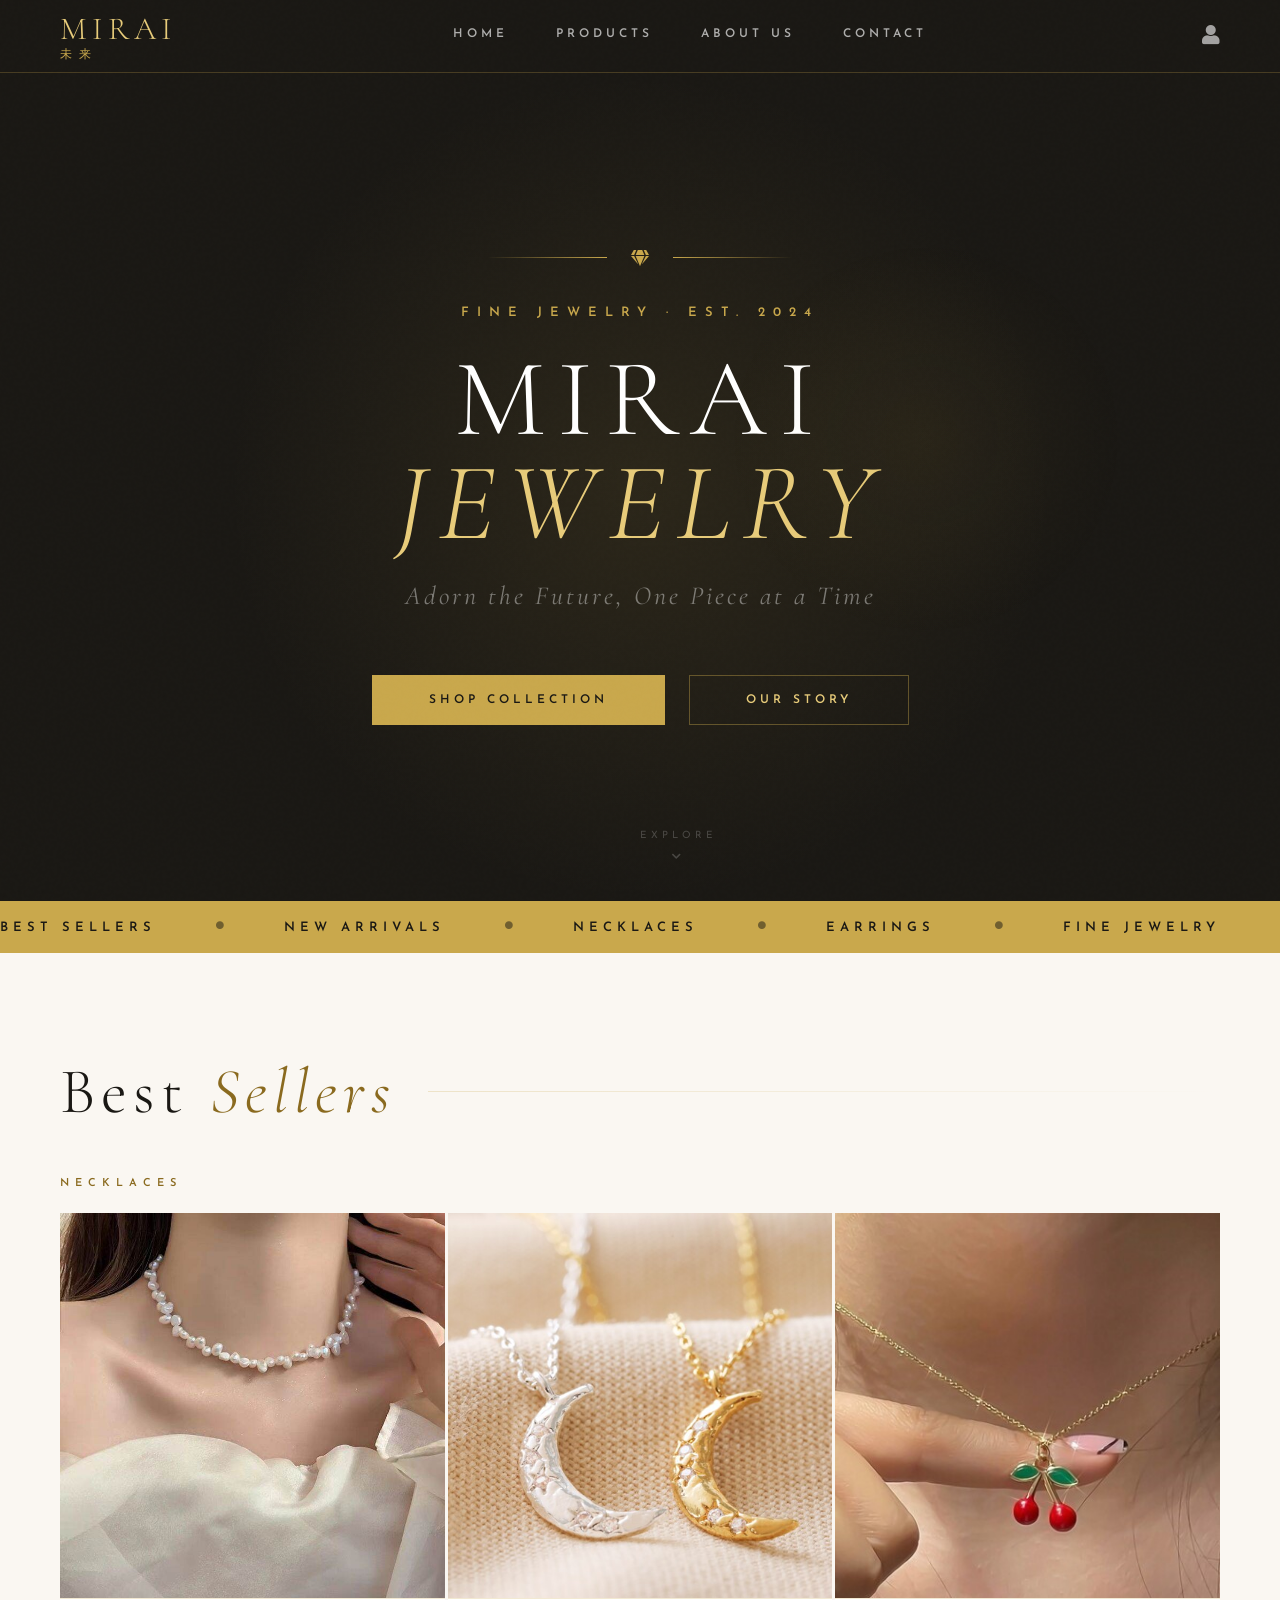
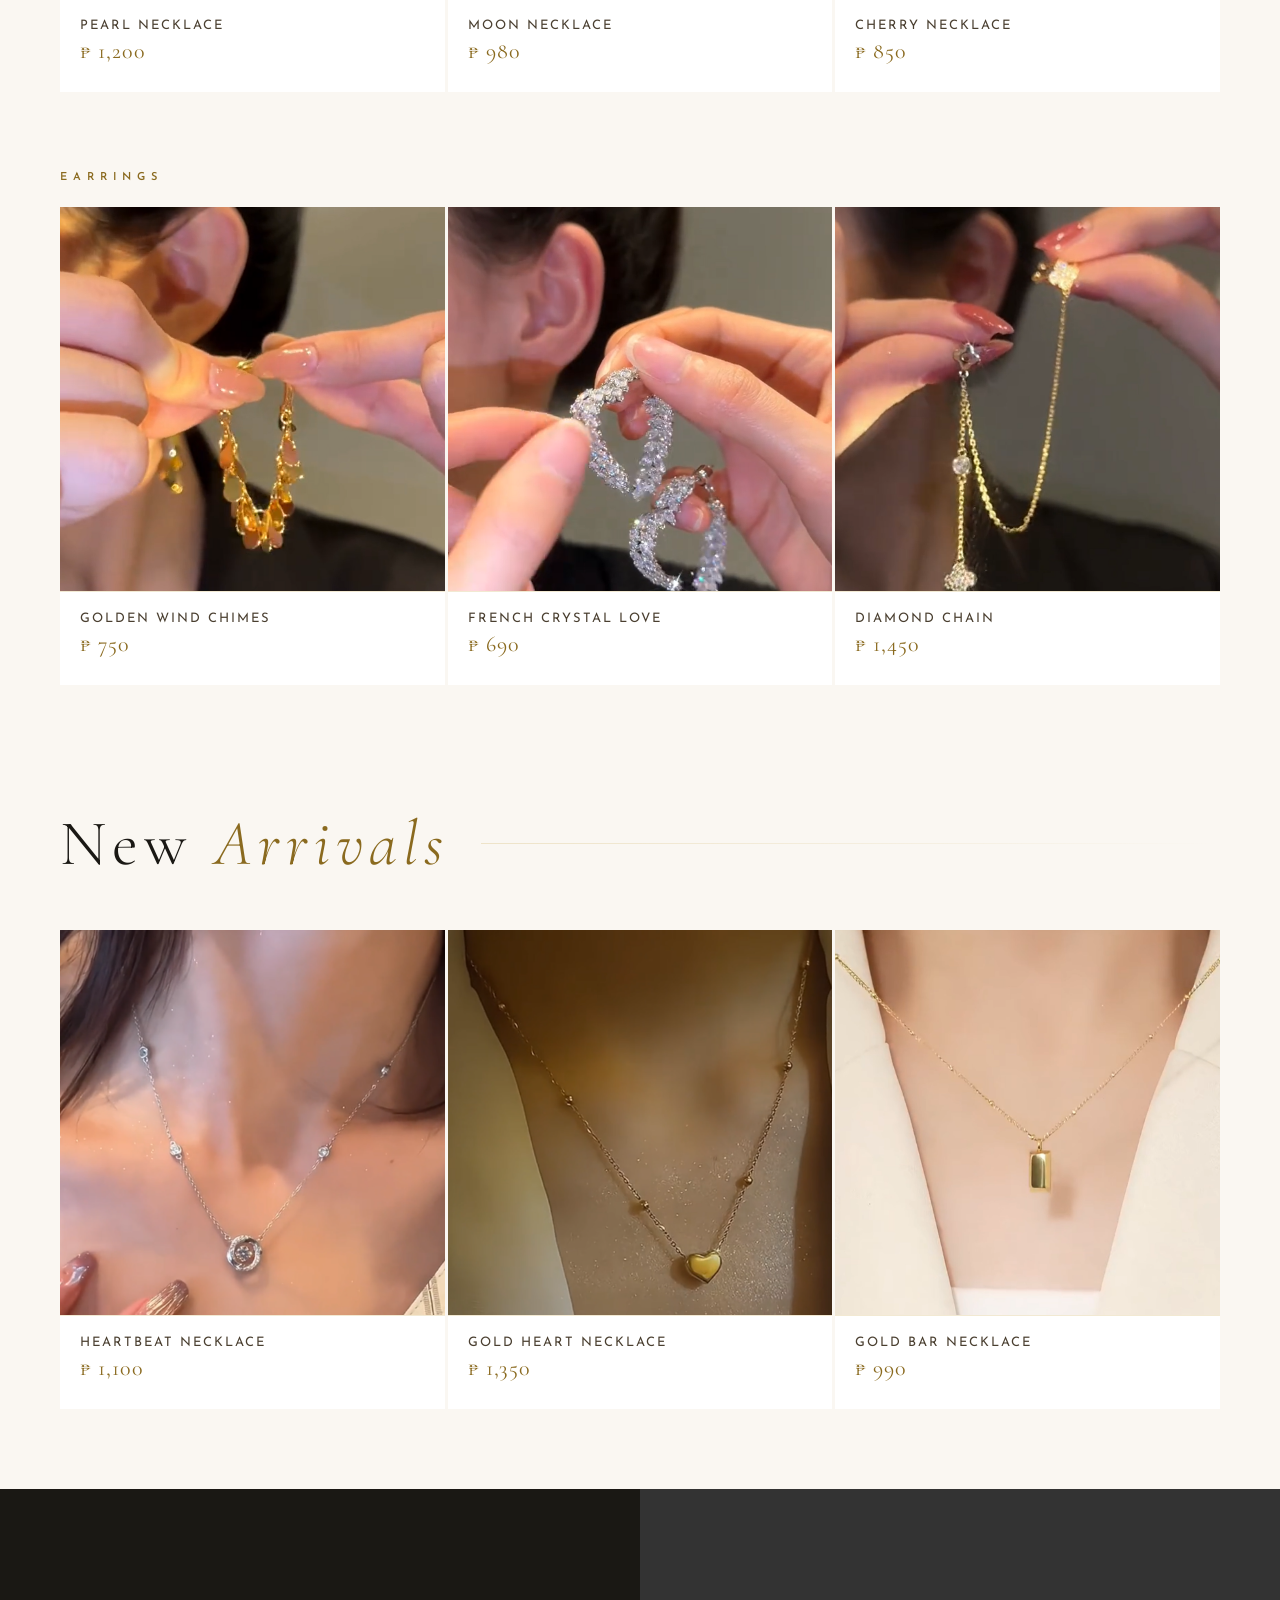
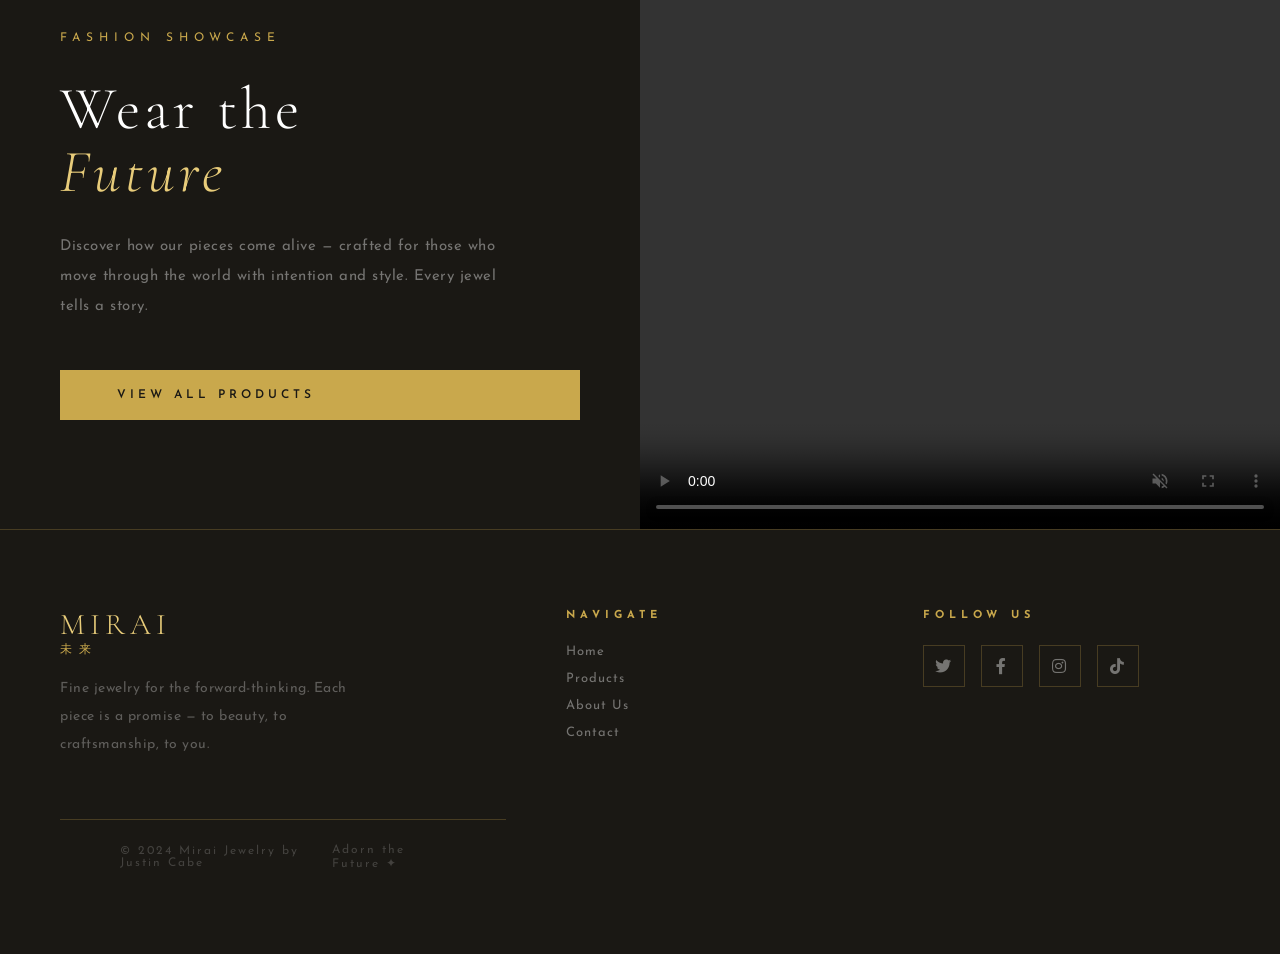
==== index.html @ 8b791f19 "Add files via upload" ====
<!DOCTYPE html>
<html lang="en">
<head>
    <title>Mirai Jewelry</title>
    <link href="https://cdnjs.cloudflare.com/ajax/libs/font-awesome/5.15.3/css/all.min.css" rel="stylesheet"/>
    <link href="https://fonts.googleapis.com/css2?family=Cormorant+Garamond:ital,wght@0,300;0,400;0,600;1,300;1,400&family=Josefin+Sans:wght@300;400;600&family=Playfair+Display:ital,wght@0,400;0,700;1,400&display=swap" rel="stylesheet"/>
    <link rel="shortcut icon" type="mirai-icon" href="images/MiraiIcon.png"/>
    <link rel="stylesheet" href="index.css"/>
    <meta charset="UTF-8">
    <meta name="viewport" content="width=device-width, initial-scale=1.0">
    <meta name="description" content="Mirai Jewelry — Adorn the Future">
    
</head>
<body>

    <!-- ─── HEADER ─── -->
    <header>
        <div class="header">
            <a href="index.html" class="logo">
                Mirai
                <span>未来</span>
            </a>
            <nav class="nav">
                <a href="index.html">Home</a>
                <a href="Products.html">Products</a>
                <a href="About.html">About Us</a>
                <a href="Contact.html">Contact</a>
            </nav>
            <a href="LogIn.html" class="login-icon"><i class="fas fa-user"></i></a>
        </div>
    </header>

    <!-- ─── HERO ─── -->
    <section class="hero">
        <div class="hero-deco">
            <span></span>
            <i class="fas fa-gem"></i>
            <span></span>
        </div>
        <p class="hero-tagline">Fine Jewelry · Est. 2024</p>
        <h1 class="hero-title">
            Mirai<br><em>Jewelry</em>
        </h1>
        <p class="hero-subtitle">Adorn the Future, One Piece at a Time</p>
        <div class="hero-cta">
            <a href="Products.html" class="btn-primary">Shop Collection</a>
            <a href="About.html" class="btn-outline">Our Story</a>
        </div>
        <div class="scroll-hint">
            <span>Explore</span>
            <i class="fas fa-chevron-down"></i>
        </div>
    </section>

    <!-- ─── MARQUEE ─── -->
    <div class="marquee-strip">
        <div class="marquee-inner">
            <span>Best Sellers</span><i class="fas fa-circle"></i>
            <span>New Arrivals</span><i class="fas fa-circle"></i>
            <span>Necklaces</span><i class="fas fa-circle"></i>
            <span>Earrings</span><i class="fas fa-circle"></i>
            <span>Fine Jewelry</span><i class="fas fa-circle"></i>
            <span>Free Shipping</span><i class="fas fa-circle"></i>
            <span>Best Sellers</span><i class="fas fa-circle"></i>
            <span>New Arrivals</span><i class="fas fa-circle"></i>
            <span>Necklaces</span><i class="fas fa-circle"></i>
            <span>Earrings</span><i class="fas fa-circle"></i>
            <span>Fine Jewelry</span><i class="fas fa-circle"></i>
            <span>Free Shipping</span><i class="fas fa-circle"></i>
        </div>
    </div>

    <!-- ─── BEST SELLERS ─── -->
    <div class="section-label reveal">
        <h2>Best <em>Sellers</em></h2>
        <div class="section-label-line"></div>
    </div>

    <p class="subsection-label reveal">Necklaces</p>
    <div class="products reveal">
        <div class="product">
            <div class="product-img-wrap">
                <img src="images/PearlNecklace.jpg" alt="Pearl Necklace">
            </div>
            <div class="product-overlay"><span>Quick View</span></div>
            <div class="product-info">
                <p>Pearl Necklace</p>
                <p class="price">₱ 1,200</p>
            </div>
        </div>
        <div class="product">
            <div class="product-img-wrap">
                <img src="images/MoonNecklace.jpeg" alt="Moon Necklace">
            </div>
            <div class="product-overlay"><span>Quick View</span></div>
            <div class="product-info">
                <p>Moon Necklace</p>
                <p class="price">₱ 980</p>
            </div>
        </div>
        <div class="product">
            <div class="product-img-wrap">
                <img src="images/CherryNecklace.jpg" alt="Cherry Necklace">
            </div>
            <div class="product-overlay"><span>Quick View</span></div>
            <div class="product-info">
                <p>Cherry Necklace</p>
                <p class="price">₱ 850</p>
            </div>
        </div>
    </div>

    <p class="subsection-label reveal">Earrings</p>
    <div class="products reveal">
        <div class="product">
            <div class="product-img-wrap">
                <img src="images/Golden.png" alt="Golden Wind Chimes Earrings">
            </div>
            <div class="product-overlay"><span>Quick View</span></div>
            <div class="product-info">
                <p>Golden Wind Chimes</p>
                <p class="price">₱ 750</p>
            </div>
        </div>
        <div class="product">
            <div class="product-img-wrap">
                <img src="images/French.png" alt="French Crystal Love Earrings">
            </div>
            <div class="product-overlay"><span>Quick View</span></div>
            <div class="product-info">
                <p>French Crystal Love</p>
                <p class="price">₱ 690</p>
            </div>
        </div>
        <div class="product">
            <div class="product-img-wrap">
                <img src="images/Diamond.png" alt="Diamond Chain Earrings">
            </div>
            <div class="product-overlay"><span>Quick View</span></div>
            <div class="product-info">
                <p>Diamond Chain</p>
                <p class="price">₱ 1,450</p>
            </div>
        </div>
    </div>

    <!-- ─── NEW ARRIVALS ─── -->
    <div class="section-label reveal" style="padding-top:40px;">
        <h2>New <em>Arrivals</em></h2>
        <div class="section-label-line"></div>
    </div>

    <div class="products reveal">
        <div class="product">
            <div class="product-img-wrap">
                <img src="images/HeartBeat.png" alt="Heartbeat Necklace">
            </div>
            <div class="product-overlay"><span>Quick View</span></div>
            <div class="product-info">
                <p>Heartbeat Necklace</p>
                <p class="price">₱ 1,100</p>
            </div>
        </div>
        <div class="product">
            <div class="product-img-wrap">
                <img src="images/GoldHeart.png" alt="Gold Heart Necklace">
            </div>
            <div class="product-overlay"><span>Quick View</span></div>
            <div class="product-info">
                <p>Gold Heart Necklace</p>
                <p class="price">₱ 1,350</p>
            </div>
        </div>
        <div class="product">
            <div class="product-img-wrap">
                <img src="images/GoldBar.png" alt="Gold Bar Necklace">
            </div>
            <div class="product-overlay"><span>Quick View</span></div>
            <div class="product-info">
                <p>Gold Bar Necklace</p>
                <p class="price">₱ 990</p>
            </div>
        </div>
    </div>

    <!-- ─── FASHION SHOWCASE ─── -->
    <section class="fashion-section">
        <div class="fashion-text">
            <p class="eyebrow">Fashion Showcase</p>
            <h2>Wear the<br><em>Future</em></h2>
            <p>Discover how our pieces come alive — crafted for those who move through the world with intention and style. Every jewel tells a story.</p>
            <a href="Products.html" class="btn-primary">View All Products</a>
        </div>
        <div class="fashion-video-wrap">
            <video controls autoplay muted loop>
                <source src="media/MiraiVideo.mp4" type="video/mp4">
            </video>
        </div>
    </section>

    <!-- ─── FOOTER ─── -->
    <footer class="footer">
        <div class="footer-brand">
            <div class="logo">
                Mirai
                <span>未来</span>
            </div>
            <p>Fine jewelry for the forward-thinking. Each piece is a promise — to beauty, to craftsmanship, to you.</p>
        </div>
        <div class="footer-col">
            <h4>Navigate</h4>
            <a href="index.html">Home</a>
            <a href="Products.html">Products</a>
            <a href="About.html">About Us</a>
            <a href="Contact.html">Contact</a>
        </div>
        <div class="footer-col">
            <h4>Follow Us</h4>
            <div class="footer-social">
                <a href="https://x.com/_cabiiii" target="_blank"><i class="fab fa-twitter"></i></a>
                <a href="https://www.facebook.com/Cabzjustin" target="_blank"><i class="fab fa-facebook-f"></i></a>
                <a href="https://www.instagram.com/cabz_jstn/" target="_blank"><i class="fab fa-instagram"></i></a>
                <a href="https://www.tiktok.com/@_cabejstn?lang=en" target="_blank"><i class="fab fa-tiktok"></i></a>
            </div>
        </div>
        <div class="footer-bottom">
            <p>© 2024 Mirai Jewelry by Justin Cabe</p>
            <p>Adorn the Future ✦</p>
        </div>
    </footer>

    <script>
        // Scroll reveal
        const reveals = document.querySelectorAll('.reveal');
        const observer = new IntersectionObserver((entries) => {
            entries.forEach(e => {
                if (e.isIntersecting) {
                    e.target.classList.add('visible');
                    observer.unobserve(e.target);
                }
            });
        }, { threshold: 0.1 });
        reveals.forEach(el => observer.observe(el));
    </script>
</body>
</html>
---- index.css ----
/* ─── CSS VARIABLES ─── */
:root {
    --gold: #c9a84c;
    --gold-light: #e8cc7a;
    --gold-dark: #8a6a1f;
    --cream: #faf7f2;
    --charcoal: #1a1814;
    --mid: #4a3f30;
    --border: rgba(201,168,76,0.25);

    /* Layout tokens */
    --side-pad: 80px;
    --header-h: 80px;
}

/* ─── RESET ─── */
* { margin: 0; padding: 0; box-sizing: border-box; }
html { scroll-behavior: smooth; }

body {
    background-color: var(--cream);
    font-family: 'Josefin Sans', sans-serif;
    color: var(--charcoal);
    overflow-x: hidden;
}

img, video { max-width: 100%; height: auto; display: block; }
a { text-decoration: none; color: inherit; }
ul { list-style: none; }

/* ─── NOISE TEXTURE OVERLAY ─── */
body::before {
    content: '';
    position: fixed;
    inset: 0;
    background-image: url("data:image/svg+xml,%3Csvg viewBox='0 0 256 256' xmlns='http://www.w3.org/2000/svg'%3E%3Cfilter id='n'%3E%3CfeTurbulence type='fractalNoise' baseFrequency='0.9' numOctaves='4' stitchTiles='stitch'/%3E%3C/filter%3E%3Crect width='100%25' height='100%25' filter='url(%23n)' opacity='0.03'/%3E%3C/svg%3E");
    pointer-events: none;
    z-index: 9999;
    opacity: 0.4;
}

/* ─── HEADER ─── */
header {
    position: sticky;
    top: 0;
    z-index: 1000;
    background: var(--charcoal);
    border-bottom: 1px solid var(--border);
}

.header {
    padding: 0 var(--side-pad);
    display: flex;
    align-items: center;
    justify-content: space-between;
    height: var(--header-h);
    max-width: 1920px;
    margin: 0 auto;
}

.logo {
    font-family: 'Cormorant Garamond', serif;
    font-size: 32px;
    font-weight: 300;
    color: var(--gold-light);
    letter-spacing: 5px;
    text-transform: uppercase;
    line-height: 1;
}

.logo span {
    display: block;
    font-size: 12px;
    letter-spacing: 7px;
    color: var(--gold);
    margin-top: 3px;
}

.nav {
    display: flex;
    gap: 48px;
    align-items: center;
}

.nav a {
    font-size: 12px;
    font-weight: 600;
    letter-spacing: 4px;
    text-transform: uppercase;
    color: rgba(255,255,255,0.65);
    transition: color 0.3s;
    position: relative;
    padding-bottom: 4px;
}

.nav a::after {
    content: '';
    position: absolute;
    bottom: 0; left: 0;
    width: 0; height: 1px;
    background: var(--gold);
    transition: width 0.3s ease;
}

.nav a:hover { color: var(--gold-light); }
.nav a:hover::after { width: 100%; }

.login-icon {
    color: rgba(255,255,255,0.6);
    font-size: 20px;
    transition: color 0.3s;
}
.login-icon:hover { color: var(--gold); }

/* ─── HERO ─── */
.hero {
    min-height: calc(100vh - var(--header-h));
    background: var(--charcoal);
    display: flex;
    flex-direction: column;
    align-items: center;
    justify-content: center;
    text-align: center;
    padding: 100px 40px;
    position: relative;
    overflow: hidden;
}

.hero::before {
    content: '';
    position: absolute;
    width: 900px; height: 900px;
    background: radial-gradient(circle, rgba(201,168,76,0.10) 0%, transparent 65%);
    top: 50%; left: 50%;
    transform: translate(-50%, -50%);
    pointer-events: none;
}

.hero::after {
    content: '';
    position: absolute;
    width: 400px; height: 400px;
    background: radial-gradient(circle, rgba(201,168,76,0.06) 0%, transparent 70%);
    top: 20%; right: 12%;
    pointer-events: none;
}

.hero-deco {
    display: flex;
    align-items: center;
    gap: 24px;
    margin-bottom: 40px;
    animation: fadeUp 1s ease both;
}

.hero-deco span {
    display: block;
    height: 1px;
    width: 120px;
    background: linear-gradient(to right, transparent, var(--gold));
}

.hero-deco span:last-child {
    background: linear-gradient(to left, transparent, var(--gold));
}

.hero-deco i { color: var(--gold); font-size: 16px; }

.hero-tagline {
    font-size: 13px;
    font-weight: 600;
    letter-spacing: 8px;
    text-transform: uppercase;
    color: var(--gold);
    margin-bottom: 28px;
    animation: fadeUp 1s 0.1s ease both;
}

.hero-title {
    font-family: 'Cormorant Garamond', serif;
    font-size: 160px;
    font-weight: 300;
    color: #fff;
    line-height: 0.95;
    letter-spacing: 12px;
    text-transform: uppercase;
    animation: fadeUp 1s 0.2s ease both;
}

.hero-title em {
    font-style: italic;
    color: var(--gold-light);
}

.hero-subtitle {
    font-family: 'Cormorant Garamond', serif;
    font-style: italic;
    font-size: 26px;
    color: rgba(255,255,255,0.4);
    margin-top: 24px;
    letter-spacing: 3px;
    animation: fadeUp 1s 0.35s ease both;
}

.hero-cta {
    margin-top: 64px;
    display: flex;
    gap: 24px;
    flex-wrap: wrap;
    justify-content: center;
    animation: fadeUp 1s 0.5s ease both;
}

/* ─── BUTTONS ─── */
.btn-primary {
    background: var(--gold);
    color: var(--charcoal);
    padding: 18px 56px;
    font-size: 12px;
    font-weight: 600;
    letter-spacing: 4px;
    text-transform: uppercase;
    cursor: pointer;
    transition: background 0.3s, transform 0.2s;
    border: 1px solid var(--gold);
    display: inline-block;
}

.btn-primary:hover {
    background: var(--gold-light);
    transform: translateY(-2px);
}

.btn-outline {
    border: 1px solid rgba(201,168,76,0.4);
    color: var(--gold-light);
    padding: 18px 56px;
    font-size: 12px;
    font-weight: 600;
    letter-spacing: 4px;
    text-transform: uppercase;
    cursor: pointer;
    transition: border-color 0.3s, color 0.3s, transform 0.2s;
    display: inline-block;
}

.btn-outline:hover {
    border-color: var(--gold);
    color: var(--gold);
    transform: translateY(-2px);
}

/* ─── SCROLL INDICATOR ─── */
.scroll-hint {
    position: absolute;
    bottom: 40px;
    left: 50%;
    transform: translateX(-50%);
    display: flex;
    flex-direction: column;
    align-items: center;
    gap: 10px;
    color: rgba(255,255,255,0.2);
    font-size: 10px;
    letter-spacing: 4px;
    text-transform: uppercase;
    animation: fadeUp 1s 0.8s ease both;
}

.scroll-hint i { animation: bounce 2s infinite; }

/* ─── MARQUEE STRIP ─── */
.marquee-strip {
    background: var(--gold);
    padding: 18px 0;
    overflow: hidden;
    white-space: nowrap;
}

.marquee-inner {
    display: inline-flex;
    gap: 60px;
    animation: marquee 24s linear infinite;
}

.marquee-inner span {
    font-size: 13px;
    letter-spacing: 5px;
    text-transform: uppercase;
    color: var(--charcoal);
    font-weight: 600;
}

.marquee-inner i { font-size: 8px; opacity: 0.5; }

/* ─── SECTION LABELS ─── */
.section-label {
    display: flex;
    align-items: center;
    gap: 32px;
    padding: 100px var(--side-pad) 48px;
    max-width: 1920px;
    margin: 0 auto;
}

.section-label h2 {
    font-family: 'Cormorant Garamond', serif;
    font-size: 84px;
    font-weight: 300;
    letter-spacing: 6px;
    color: var(--charcoal);
    white-space: nowrap;
}

.section-label h2 em {
    font-style: italic;
    color: var(--gold-dark);
}

.section-label-line {
    flex: 1;
    height: 1px;
    background: linear-gradient(to right, var(--border), transparent);
}

.subsection-label {
    display: block;
    font-size: 11px;
    letter-spacing: 6px;
    text-transform: uppercase;
    color: var(--gold-dark);
    font-weight: 600;
    padding: 0 var(--side-pad) 24px;
    max-width: 1920px;
    margin: 0 auto;
}

/* ─── PRODUCTS GRID ─── */
.products {
    display: grid;
    grid-template-columns: repeat(3, 1fr);
    gap: 3px;
    padding: 0 var(--side-pad) 80px;
    max-width: 1920px;
    margin: 0 auto;
}

.product {
    background: #fff;
    position: relative;
    overflow: hidden;
    cursor: pointer;
}

.product-img-wrap {
    overflow: hidden;
    aspect-ratio: 1;
    background: #f0ece4;
}

.product-img-wrap img {
    width: 100%;
    height: 100%;
    object-fit: cover;
    transition: transform 0.6s ease;
}

.product:hover .product-img-wrap img { transform: scale(1.08); }

.product-info {
    padding: 20px 20px 28px;
    border-top: 1px solid var(--border);
}

.product-info p {
    font-size: 13px;
    letter-spacing: 2px;
    color: var(--mid);
    text-transform: uppercase;
}

.product-info .price {
    font-family: 'Cormorant Garamond', serif;
    font-size: 22px;
    color: var(--gold-dark);
    margin-top: 6px;
    letter-spacing: 1px;
}

.product-overlay {
    position: absolute;
    inset: 0;
    background: rgba(26,24,20,0.72);
    display: flex;
    align-items: center;
    justify-content: center;
    opacity: 0;
    transition: opacity 0.3s ease;
}

.product:hover .product-overlay { opacity: 1; }

.product-overlay span {
    font-size: 12px;
    letter-spacing: 5px;
    text-transform: uppercase;
    color: var(--gold-light);
    border: 1px solid var(--gold);
    padding: 14px 32px;
}

/* ─── FASHION SECTION ─── */
.fashion-section {
    display: grid;
    grid-template-columns: 1fr 1fr;
    min-height: 780px;
    background: var(--charcoal);
}

.fashion-text {
    display: flex;
    flex-direction: column;
    justify-content: center;
    padding: 100px var(--side-pad);
}

.fashion-text .eyebrow {
    font-size: 12px;
    letter-spacing: 6px;
    text-transform: uppercase;
    color: var(--gold);
    margin-bottom: 28px;
}

.fashion-text h2 {
    font-family: 'Cormorant Garamond', serif;
    font-size: 80px;
    font-weight: 300;
    color: #fff;
    line-height: 1.05;
    letter-spacing: 4px;
}

.fashion-text h2 em {
    font-style: italic;
    color: var(--gold-light);
}

.fashion-text p {
    margin-top: 28px;
    font-size: 15px;
    line-height: 2;
    color: rgba(255,255,255,0.4);
    letter-spacing: 0.5px;
    max-width: 460px;
}

.fashion-text .btn-primary { margin-top: 48px; }

.fashion-video-wrap {
    position: relative;
    overflow: hidden;
}

.fashion-video-wrap video {
    width: 100%;
    height: 100%;
    object-fit: cover;
}

/* ─── FOOTER ─── */
footer {
    background: var(--charcoal);
    border-top: 1px solid var(--border);
}

.footer {
    padding: 80px var(--side-pad) 60px;
    display: grid;
    grid-template-columns: 1.5fr 1fr 1fr;
    gap: 60px;
    max-width: 1920px;
    margin: 0 auto;
}

.footer-brand .logo { font-size: 30px; }

.footer-brand p {
    margin-top: 20px;
    font-size: 14px;
    color: rgba(255,255,255,0.3);
    line-height: 2;
    letter-spacing: 0.5px;
    max-width: 320px;
}

.footer-col h4 {
    font-size: 11px;
    letter-spacing: 5px;
    text-transform: uppercase;
    color: var(--gold);
    margin-bottom: 24px;
}

.footer-col a {
    display: block;
    font-size: 13px;
    color: rgba(255,255,255,0.4);
    letter-spacing: 1px;
    margin-bottom: 14px;
    transition: color 0.3s;
}

.footer-col a:hover { color: var(--gold-light); }

.footer-social {
    display: flex;
    gap: 16px;
    margin-top: 8px;
}

.footer-social a {
    width: 42px; height: 42px;
    border: 1px solid var(--border);
    display: flex;
    align-items: center;
    justify-content: center;
    color: rgba(255,255,255,0.4);
    font-size: 16px;
    transition: border-color 0.3s, color 0.3s;
}

.footer-social a:hover {
    border-color: var(--gold);
    color: var(--gold);
}

.footer-bottom {
    border-top: 1px solid var(--border);
    padding: 24px var(--side-pad);
    display: flex;
    justify-content: space-between;
    align-items: center;
    max-width: 1920px;
    margin: 0 auto;
}

.footer-bottom p {
    font-size: 12px;
    color: rgba(255,255,255,0.18);
    letter-spacing: 2px;
}

/* ─── ANIMATIONS ─── */
@keyframes fadeUp {
    from { opacity: 0; transform: translateY(28px); }
    to { opacity: 1; transform: translateY(0); }
}

@keyframes bounce {
    0%, 100% { transform: translateY(0); }
    50% { transform: translateY(8px); }
}

@keyframes marquee {
    from { transform: translateX(0); }
    to { transform: translateX(-50%); }
}

.reveal {
    opacity: 0;
    transform: translateY(36px);
    transition: opacity 0.7s ease, transform 0.7s ease;
}

.reveal.visible {
    opacity: 1;
    transform: translateY(0);
}

/* ─── TABLET (768px – 1280px) ─── */
@media (max-width: 1280px) {
    :root {
        --side-pad: 60px;
        --header-h: 72px;
    }

    .hero-title { font-size: 110px; }
    .section-label h2 { font-size: 64px; }
    .fashion-text h2 { font-size: 60px; }
    .fashion-section { min-height: 640px; }
}

/* ─── MOBILE (≤ 768px) ─── */
@media (max-width: 768px) {
    :root {
        --side-pad: 24px;
        --header-h: 64px;
    }

    .nav { display: none; }

    .hero-title { font-size: 56px; letter-spacing: 6px; }
    .hero-subtitle { font-size: 18px; }
    .hero-cta { flex-direction: column; align-items: center; }

    .section-label h2 { font-size: 42px; }

    .products { grid-template-columns: 1fr; }

    .fashion-section { grid-template-columns: 1fr; }
    .fashion-text { padding: 60px var(--side-pad); }
    .fashion-text h2 { font-size: 44px; }

    .footer { grid-template-columns: 1fr; gap: 40px; }

    .footer-bottom {
        flex-direction: column;
        gap: 8px;
        text-align: center;
    }
}
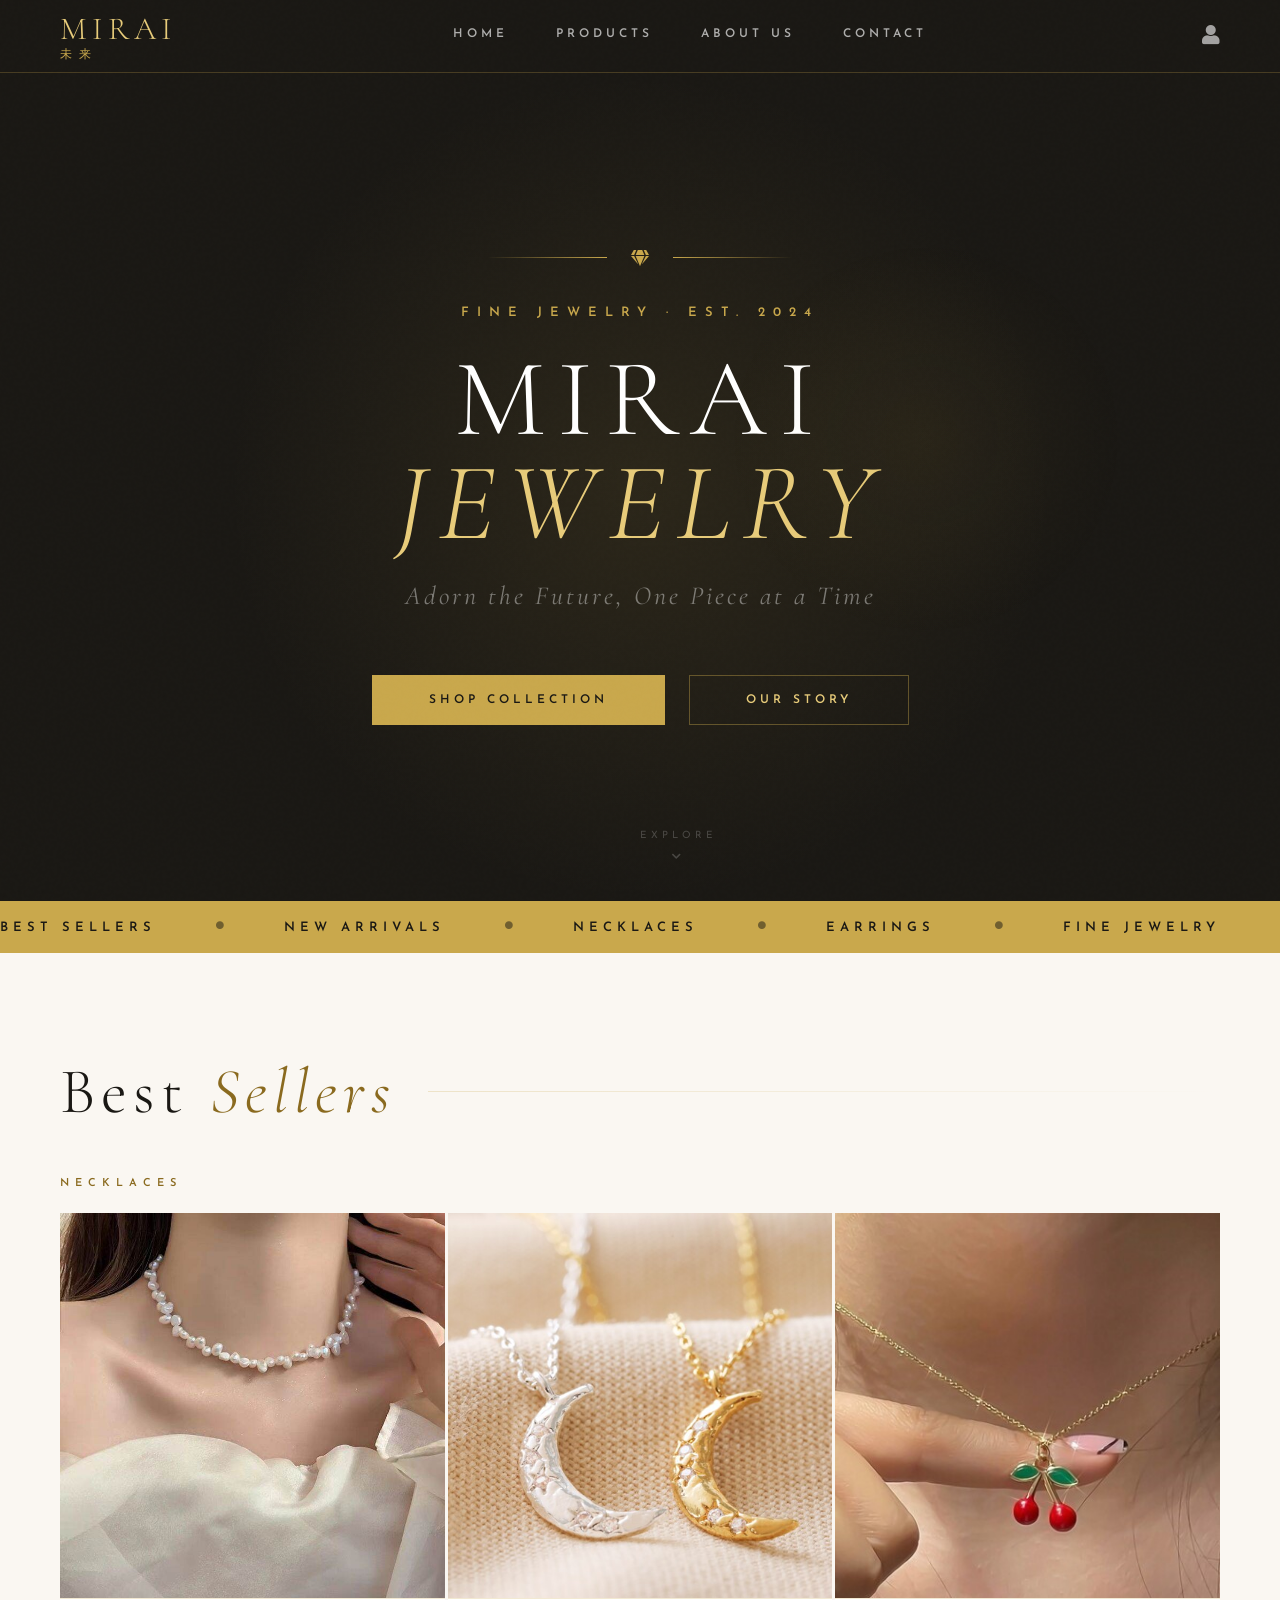
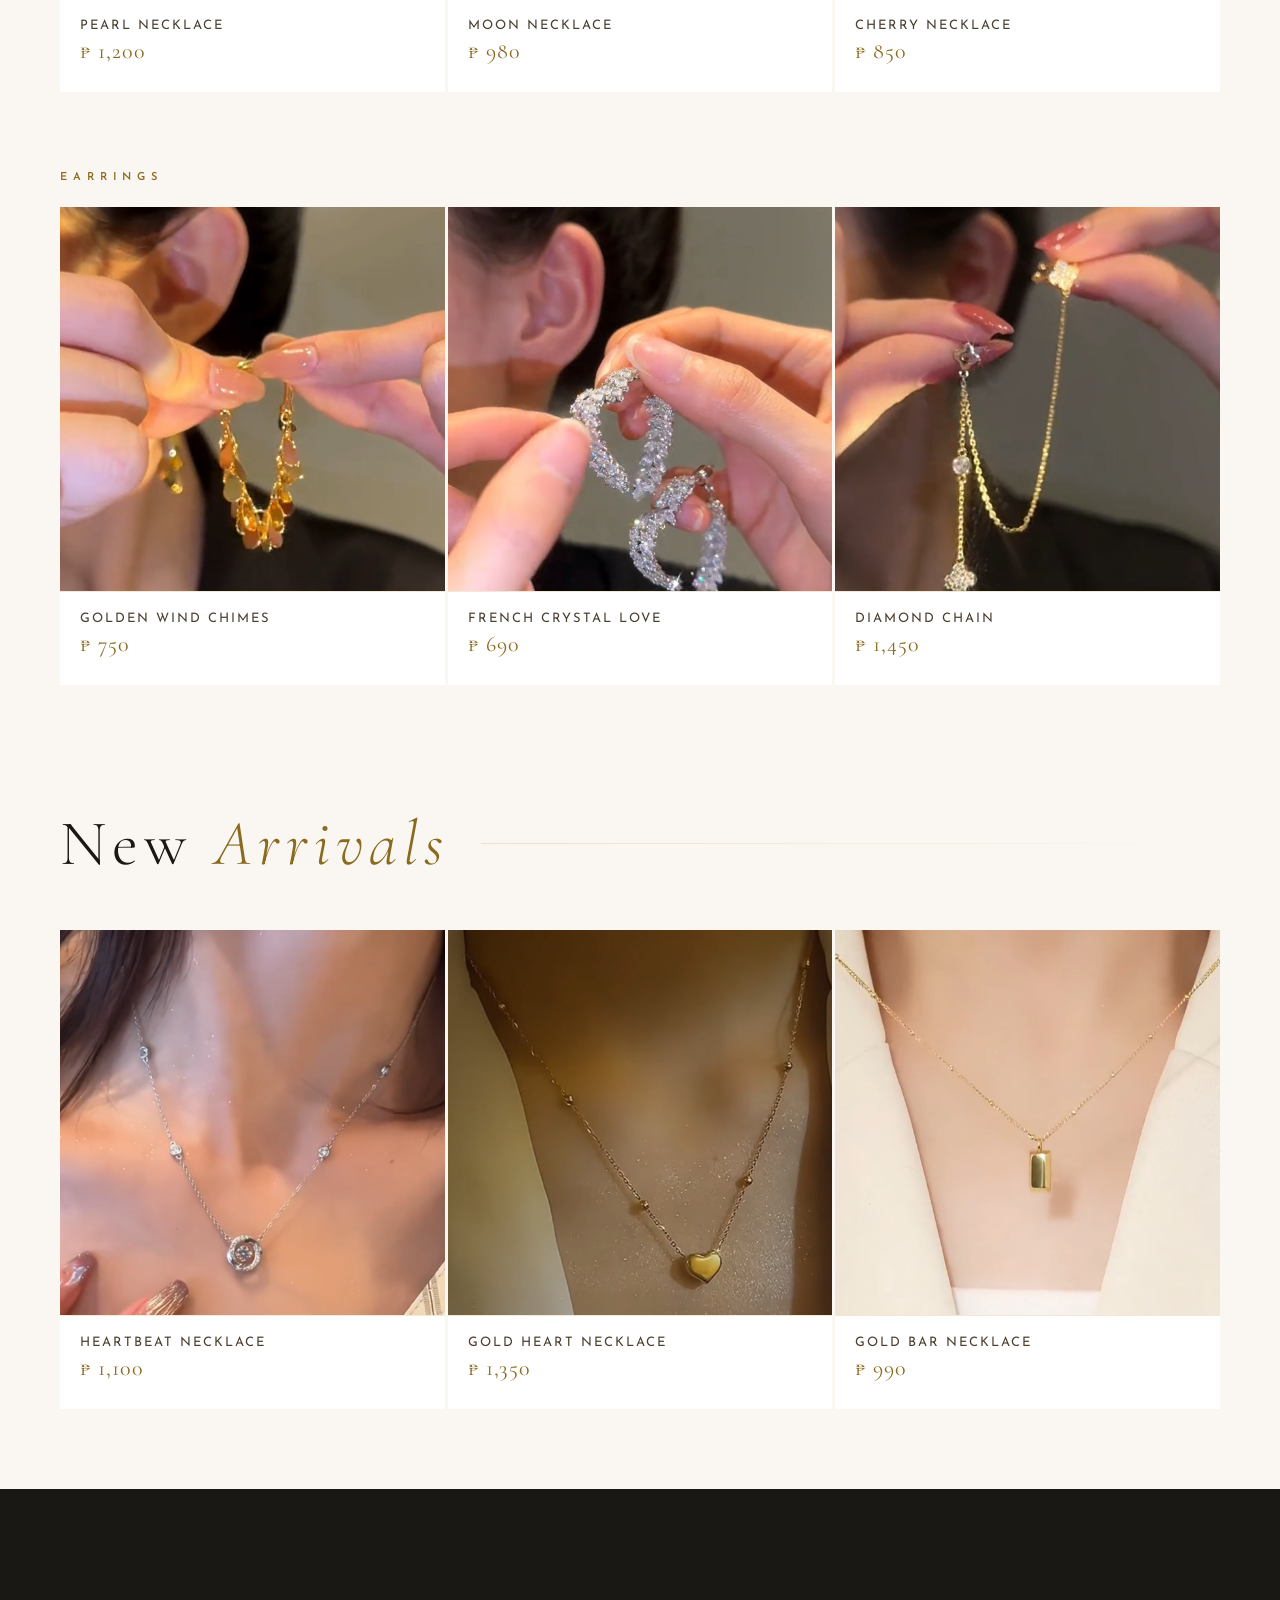
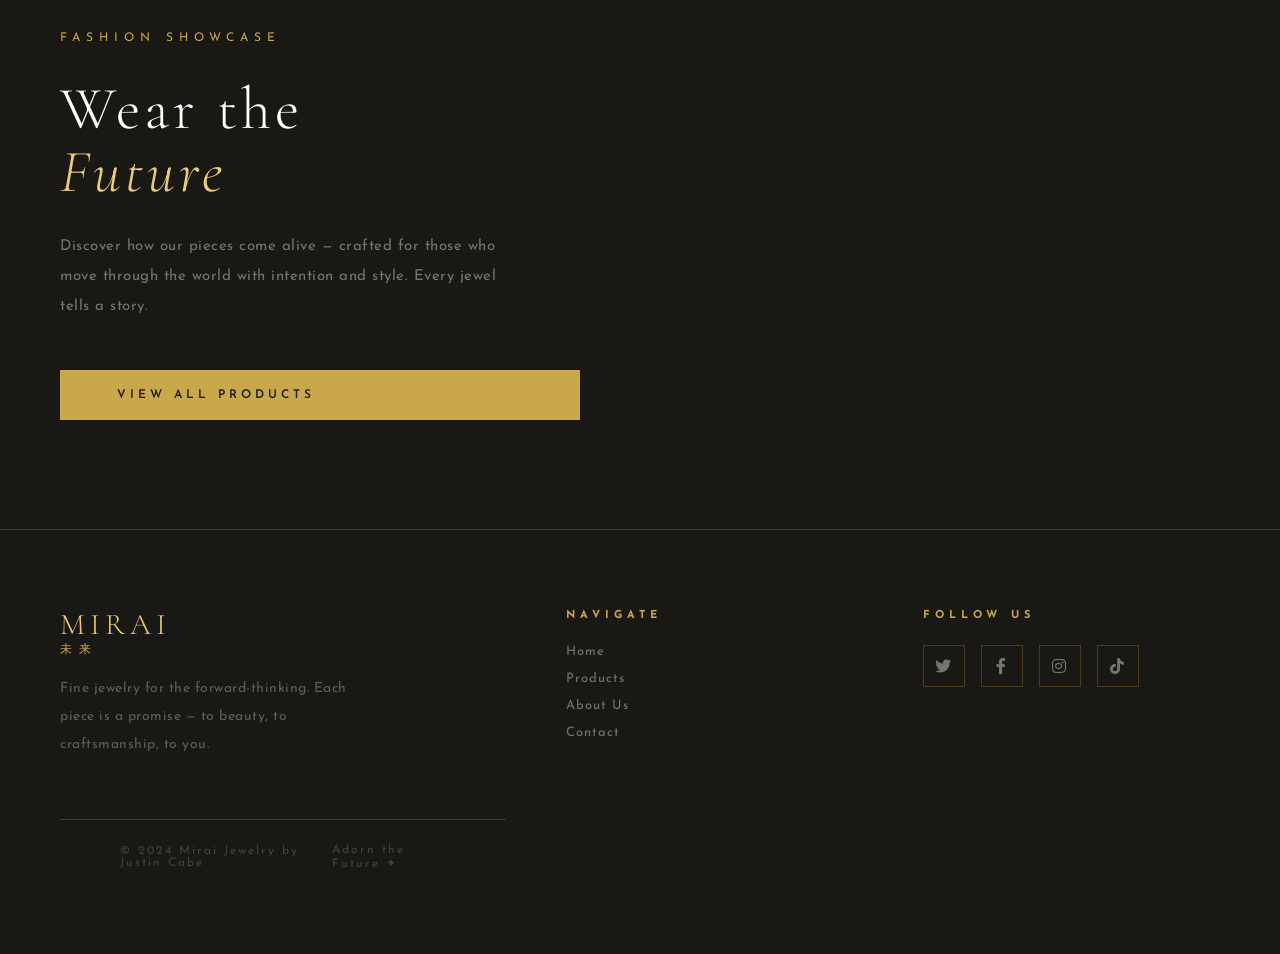
==== commit 58e0e6ea: "Update index.html" ====
--- a/index.html
+++ b/index.html
@@ -192,10 +192,15 @@
             <a href="Products.html" class="btn-primary">View All Products</a>
         </div>
         <div class="fashion-video-wrap">
-            <video controls autoplay muted loop>
-                <source src="media/MiraiVideo.mp4" type="video/mp4">
-            </video>
-        </div>
+    <iframe
+        src="https://www.youtube.com/embed/3ZHrY8-EfcM?autoplay=1&mute=1&loop=1&playlist=3ZHrY8-EfcM&controls=0"
+        width="100%"
+        height="100%"
+        frameborder="0"
+        allow="autoplay; encrypted-media"
+        allowfullscreen>
+    </iframe>
+</div>
     </section>
 
     <!-- ─── FOOTER ─── -->
@@ -243,4 +248,4 @@
         reveals.forEach(el => observer.observe(el));
     </script>
 </body>
-</html>+</html>
